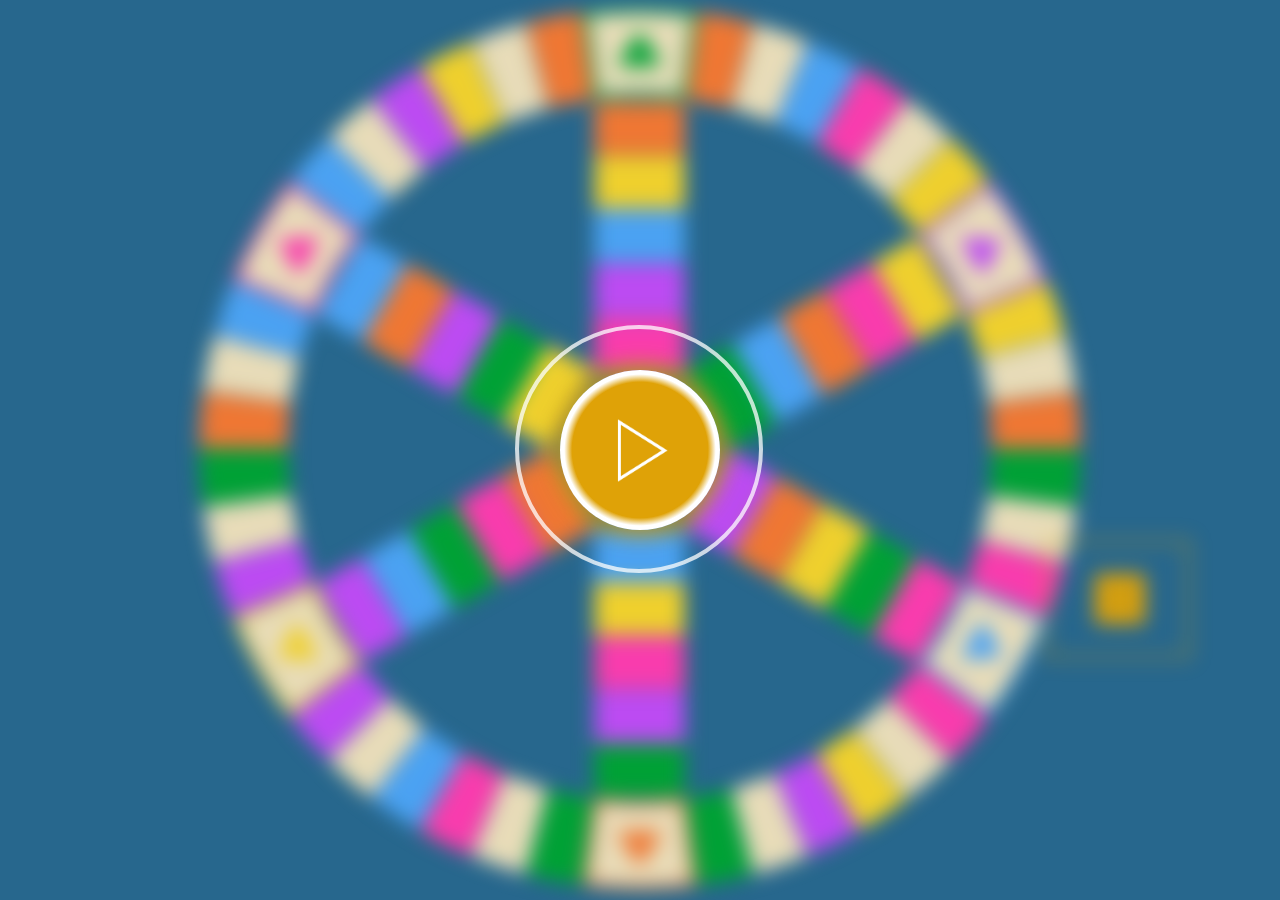
==== index.html @ e607e582 "stroke me" ====
<html>
<head>
    <link rel="stylesheet" href="style.css">
    <link href="https://fonts.googleapis.com/css2?family=Niconne&display=swap" rel="stylesheet">
    <script src="https://ajax.googleapis.com/ajax/libs/jquery/3.6.3/jquery.min.js"></script>
    <script type="text/javascript" src="code.js"></script>
</head>

<body>
    <button id="play" onclick="play();">
        <img src="img/play.png" id="inizia"/>
    </button>
    <div id="gioco">
        <div id="map">
            <svg width="98vh" height="98vh" viewBox="147 147 2003 2003">
                <g id="trivial">
                    <g id="cerchio">
                        <g id="grandi" clip-path="url(#clip0_0_1)">
                            <g id="Segment 2">
                                <path id="Polygon_2" d="M1889.24 1462.78L2064.6 1535.93C2032.54 1611.71 1991.2 1683.21 1941.54 1748.81L1790.63 1633.36C1830.36 1580.76 1863.48 1523.46 1889.24 1462.78Z" fill="#E8DCB8" stroke="#4BA2F2" stroke-width="10"></path>
                            </g>
                            <g id="Segment 6">
                                <path id="Polygon_1" d="M1246.33 1947.24L1270.66 2135.68C1189.01 2145.8 1106.42 2145.76 1024.78 2135.55L1049.3 1947.13C1114.73 1955.24 1180.9 1955.27 1246.33 1947.24Z" fill="#E8DCB8" stroke="#EF7733" stroke-width="10"></path>
                            </g>
                            <g id="Segment 10">
                                <path id="Polygon_6" d="M505.33 1632.69L354.299 1747.98C304.708 1682.33 263.45 1610.78 231.471 1534.97L406.903 1462C432.599 1522.72 465.656 1580.04 505.33 1632.69Z" fill="#E8DCB8" stroke="#EFD02D" stroke-width="10"></path>
                            </g>
                            <g id="Segment 14">
                                <path id="Polygon_5" d="M407.232 833.691L231.876 760.538C263.935 684.765 305.267 613.261 354.928 547.663L505.838 663.107C466.108 715.716 432.992 773.007 407.232 833.691Z" fill="#E8DCB8" stroke="#F93CAD" stroke-width="10"></path>
                            </g>
                            <g id="Segment 18">
                                <path id="Polygon_4" d="M1050.14 349.235L1025.81 160.796C1107.46 150.673 1190.05 150.716 1271.69 160.925L1247.17 349.339C1181.75 341.236 1115.57 341.202 1050.14 349.235Z" fill="#E8DCB8" stroke="#00a135" stroke-width="10"></path>
                            </g>
                            <g id="Segment 22">
                                <path id="Polygon_3" d="M1791.14 663.78L1942.17 548.494C1991.76 614.144 2033.02 685.691 2065 761.497L1889.57 834.467C1863.87 773.756 1830.82 716.431 1791.14 663.78Z" fill="#E8DCB8" stroke="#BC4BF2" stroke-width="10"></path>
                            </g>
                        </g>
                        <g id="piccole" clip-path="url(#clip1_0_1)">
                            <g id="Segment 1">
                                <path id="Ellipse_12" d="M2139.11 1281.03C2133.48 1322.97 2125.2 1364.5 2114.31 1405.39L1921.05 1353.91C1929.76 1321.2 1936.39 1287.97 1940.89 1254.42L2139.11 1281.03Z" fill="#E8DCB8" stroke="white" stroke-width="0px"></path>
                            </g>
                            <g id="Segment 2_2">
                                <path id="Ellipse_13" d="M2113.27 1409.26C2102.21 1450.1 2088.58 1490.2 2072.44 1529.32L1887.55 1453.06C1900.46 1421.76 1911.37 1389.68 1920.22 1357L2113.27 1409.26Z" fill="#F93CAD" stroke="white" stroke-width="0px"></path>
                            </g>
                            <g id="Segment 5">
                                <path id="Ellipse_15" d="M1939.81 1758.76C1913.97 1792.27 1886.03 1824.1 1856.15 1854.06L1714.52 1712.85C1738.42 1688.88 1760.78 1663.41 1781.45 1636.61L1939.81 1758.76Z" fill="#F93CAD" stroke="white" stroke-width="0px"></path>
                            </g>
                            <g id="Segment 6_2">
                                <path id="Ellipse_16" d="M1853.32 1856.89C1823.32 1886.73 1791.46 1914.64 1757.93 1940.45L1635.95 1781.96C1662.77 1761.32 1688.26 1738.99 1712.26 1715.11L1853.32 1856.89Z" fill="#E8DCB8" stroke="white" stroke-width="0px"></path>
                            </g>
                            <g id="Segment 7">
                                <path id="Ellipse_17" d="M1754.76 1942.89C1721.12 1968.56 1685.89 1992.07 1649.28 2013.29L1549.02 1840.23C1578.31 1823.26 1606.5 1804.45 1633.41 1783.91L1754.76 1942.89Z" fill="#EFD02D" stroke="white" stroke-width="0px"></path>
                            </g>
                            <g id="Segment 8">
                                <path id="Ellipse_18" d="M1645.81 2015.28C1609.11 2036.35 1571.12 2055.06 1532.05 2071.31L1455.24 1886.65C1486.49 1873.65 1516.89 1858.68 1546.25 1841.83L1645.81 2015.28Z" fill="#BC4BF2" stroke="white" stroke-width="0px"></path>
                            </g>
                            <g id="Segment 9">
                                <path id="Ellipse_19" d="M1528.35 2072.84C1489.22 2088.94 1449.1 2102.53 1408.24 2113.54L1356.2 1920.43C1388.88 1911.62 1420.97 1900.75 1452.28 1887.87L1528.35 2072.84Z" fill="#E8DCB8" stroke="white" stroke-width="0px"></path>
                            </g>
                            <g id="Segment 10_2">
                                <path id="Ellipse_20" d="M1404.38 2114.58C1363.48 2125.42 1321.93 2133.67 1279.99 2139.25L1253.59 1941C1287.15 1936.53 1320.38 1929.94 1353.1 1921.26L1404.38 2114.58Z" fill="#00a135" stroke="white" stroke-width="0px"></path>
                            </g>
                            <g id="Segment 13">
                                <path id="Ellipse_22" d="M1014.97 2139.11C973.034 2133.48 931.496 2125.2 890.607 2114.31L942.086 1921.05C974.797 1929.76 1008.03 1936.39 1041.58 1940.89L1014.97 2139.11Z" fill="#00a135" stroke="white" stroke-width="0px"></path>
                            </g>
                            <g id="Segment 14_2">
                                <path id="Ellipse_23" d="M886.744 2113.27C845.9 2102.21 805.798 2088.58 766.681 2072.44L842.945 1887.55C874.238 1900.46 906.32 1911.37 938.995 1920.22L886.744 2113.27Z" fill="#E8DCB8" stroke="white" stroke-width="0px"></path>
                            </g>
                            <g id="Segment 15">
                                <path id="Ellipse_24" d="M762.986 2070.91C723.934 2054.62 685.955 2035.87 649.279 2014.76L749.023 1841.41C778.364 1858.29 808.747 1873.3 839.989 1886.33L762.986 2070.91Z" fill="#F93CAD" stroke="white" stroke-width="0px"></path>
                            </g>
                            <g id="Segment 16">
                                <path id="Ellipse_25" d="M645.816 2012.76C609.225 1991.51 574.019 1967.96 540.411 1942.25L661.928 1783.4C688.815 1803.97 716.98 1822.81 746.253 1839.81L645.816 2012.76Z" fill="#4BA2F2" stroke="white" stroke-width="0px"></path>
                            </g>
                            <g id="Segment 17">
                                <path id="Ellipse_26" d="M537.238 1939.81C503.733 1913.97 471.903 1886.03 441.938 1856.15L583.15 1714.52C607.122 1738.42 632.587 1760.78 659.391 1781.45L537.238 1939.81Z" fill="#E8DCB8" stroke="white" stroke-width="0px"></path>
                            </g>
                            <g id="Segment 18_2">
                                <path id="Ellipse_27" d="M439.111 1853.32C409.266 1823.32 381.355 1791.46 355.546 1757.93L514.037 1635.95C534.684 1662.77 557.013 1688.26 580.889 1712.26L439.111 1853.32Z" fill="#BC4BF2" stroke="white" stroke-width="0px"></path>
                            </g>
                            <g id="Segment 21">
                                <path id="Ellipse_29" d="M223.158 1528.35C207.063 1489.22 193.469 1449.1 182.457 1408.24L375.566 1356.2C384.375 1388.88 395.251 1420.97 408.126 1452.28L223.158 1528.35Z" fill="#BC4BF2" stroke="white" stroke-width="0px"></path>
                            </g>
                            <g id="Segment 22_2">
                                <path id="Ellipse_30" d="M181.424 1404.38C170.576 1363.48 162.334 1321.93 156.749 1279.99L354.999 1253.59C359.467 1287.15 366.06 1320.38 374.739 1353.1L181.424 1404.38Z" fill="#E8DCB8" stroke="white" stroke-width="0px"></path>
                            </g>
                            <g id="Segment 23">
                                <path id="Ellipse_31" d="M156.229 1276.02C150.812 1234.06 148.064 1191.79 148.001 1149.48L348.001 1149.18C348.051 1183.03 350.249 1216.85 354.583 1250.42L156.229 1276.02Z" fill="#00a135" stroke="white" stroke-width="0px"></path>
                            </g>
                            <g id="Segment 24">
                                <path id="Ellipse_32" d="M148.003 1145.48C148.11 1103.16 150.902 1060.9 156.363 1018.94L354.691 1044.75C350.322 1078.32 348.088 1112.13 348.002 1145.98L148.003 1145.48Z" fill="#EF7733" stroke="white" stroke-width="0px"></path>
                            </g>
                            <g id="Segment 25">
                                <path id="Ellipse_33" d="M156.888 1014.97C162.517 973.034 170.802 931.496 181.693 890.607L374.954 942.086C366.241 974.797 359.613 1008.03 355.11 1041.58L156.888 1014.97Z" fill="#E8DCB8" stroke="white" stroke-width="0px"></path>
                            </g>
                            <g id="Segment 26">
                                <path id="Ellipse_34" d="M182.73 886.744C193.785 845.9 207.421 805.798 223.556 766.681L408.445 842.945C395.537 874.238 384.628 906.32 375.784 938.995L182.73 886.744Z" fill="#4BA2F2" stroke="white" stroke-width="0px"></path>
                            </g>
                            <g id="Segment 29">
                                <path id="Ellipse_36" d="M356.185 537.238C382.029 503.733 409.974 471.903 439.85 441.938L581.48 583.15C557.579 607.122 535.223 632.587 514.548 659.391L356.185 537.238Z" fill="#4BA2F2" stroke="white" stroke-width="0px"></path>
                            </g>
                            <g id="Segment 30">
                                <path id="Ellipse_37" d="M442.68 439.111C472.676 409.266 504.536 381.355 538.068 355.546L660.054 514.037C633.229 534.684 607.741 557.013 583.744 580.889L442.68 439.111Z" fill="#E8DCB8" stroke="white" stroke-width="0px"></path>
                            </g>
                            <g id="Segment 31">
                                <path id="Ellipse_38" d="M541.243 353.113C574.877 327.439 610.108 303.925 646.722 282.714L746.977 455.771C717.686 472.74 689.502 491.551 662.594 512.09L541.243 353.113Z" fill="#BC4BF2" stroke="white" stroke-width="0px"></path>
                            </g>
                            <g id="Segment 32">
                                <path id="Ellipse_39" d="M650.187 280.716C686.885 259.651 724.884 240.937 763.953 224.686L840.762 409.349C809.507 422.35 779.108 437.321 749.75 454.172L650.187 280.716Z" fill="#EFD02D" stroke="white" stroke-width="0px";></path>
                            </g>
                            <g id="Segment 33">
                                <path id="Ellipse_40" d="M767.649 223.158C806.783 207.063 846.899 193.469 887.755 182.457L939.804 375.566C907.119 384.375 875.026 395.251 843.719 408.126L767.649 223.158Z" fill="#E8DCB8" stroke="white" stroke-width="0px"></path>
                            </g>
                            <g id="Segment 34">
                                <path id="Ellipse_41" d="M891.619 181.424C932.519 170.576 974.066 162.334 1016.01 156.749L1042.41 354.999C1008.85 359.467 975.615 366.06 942.895 374.739L891.619 181.424Z" fill="#EF7733" stroke="white" stroke-width="0px"></path>
                            </g>
                            <g id="Segment 37">
                                <path id="Ellipse_1" d="M1281.03 156.888C1322.97 162.517 1364.5 170.802 1405.39 181.693L1353.91 374.954C1321.2 366.241 1287.97 359.613 1254.42 355.11L1281.03 156.888Z" fill="#EF7733" stroke="white" stroke-width="0px"></path>
                            </g>
                            <g id="Segment 38">
                                <path id="Ellipse_2" d="M1409.26 182.73C1450.1 193.785 1490.2 207.421 1529.32 223.556L1453.06 408.445C1421.76 395.537 1389.68 384.628 1357 375.784L1409.26 182.73Z" fill="#E8DCB8" stroke="white" stroke-width="0px"></path>
                            </g>
                            <g id="Segment 39">
                                <path id="Ellipse_3" d="M1533.01 225.089C1572.07 241.381 1610.04 260.134 1646.72 281.237L1546.98 454.59C1517.64 437.708 1487.25 422.704 1456.01 409.671L1533.01 225.089Z" fill="#4BA2F2" stroke="white" stroke-width="0px"></path>
                            </g>
                            <g id="Segment 40">
                                <path id="Ellipse_4" d="M1650.18 283.239C1686.78 304.489 1721.98 328.039 1755.59 353.749L1634.07 512.599C1607.19 492.031 1579.02 473.191 1549.75 456.191L1650.18 283.239Z" fill="#F93CAD" stroke="white" stroke-width="0px"></path>
                            </g>
                            <g id="Segment 41">
                                <path id="Ellipse_5" d="M1758.76 356.185C1792.27 382.029 1824.1 409.974 1854.06 439.85L1712.85 581.48C1688.88 557.579 1663.41 535.223 1636.61 514.548L1758.76 356.185Z" fill="#E8DCB8" stroke="white" stroke-width="0px"></path>
                            </g>
                            <g id="Segment 42">
                                <path id="Ellipse_6" d="M1856.89 442.68C1886.73 472.676 1914.64 504.536 1940.45 538.068L1781.96 660.054C1761.32 633.229 1738.99 607.741 1715.11 583.744L1856.89 442.68Z" fill="#EFD02D" stroke="white" stroke-width="0px"></path>
                            </g>
                            <g id="Segment 45">
                                <path id="Ellipse_8" d="M2072.84 767.649C2088.94 806.783 2102.53 846.899 2113.54 887.755L1920.43 939.804C1911.62 907.119 1900.75 875.026 1887.87 843.719L2072.84 767.649Z" fill="#EFD02D" stroke="white" stroke-width="0px"></path>
                            </g>
                            <g id="Segment 46">
                                <path id="Ellipse_9" d="M2114.58 891.619C2125.42 932.519 2133.67 974.066 2139.25 1016.01L1941 1042.41C1936.53 1008.85 1929.94 975.615 1921.26 942.895L2114.58 891.619Z" fill="#E8DCB8" stroke="white" stroke-width="0px"></path>
                            </g>
                            <g id="Segment 47">
                                <path id="Ellipse_10" d="M2139.77 1019.98C2145.19 1061.94 2147.94 1104.21 2148 1146.52L1948 1146.82C1947.95 1112.97 1945.75 1079.15 1941.42 1045.58L2139.77 1019.98Z" fill="#EF7733" stroke="white" stroke-width="0px"></path>
                            </g>
                            <g id="Segment 48">
                                <path id="Ellipse_11" d="M2148 1150.52C2147.89 1192.84 2145.1 1235.1 2139.64 1277.06L1941.31 1251.25C1945.68 1217.68 1947.91 1183.87 1948 1150.02L2148 1150.52Z" fill="#00a135" stroke="white" stroke-width="0px"></path>
                            </g>
                        </g>
                        <g id="triangolini">
                            <g id="Group 1">
                                <path id="Ellipse_42" d="M1139.97 207.973C1143.5 202.461 1151.54 202.435 1155.1 207.923L1192.92 266.182C1196.8 272.158 1192.52 280.058 1185.4 280.082L1110.16 280.331C1103.03 280.355 1098.71 272.484 1102.55 266.482L1139.97 207.973Z" fill="#00a135" stroke="white" stroke-width="0px"></path>
                                <path id="Ellipse_21" d="M1155.39 2088.44C1151.87 2093.95 1143.83 2093.98 1140.26 2088.49L1102.45 2030.23C1098.57 2024.25 1102.85 2016.35 1109.97 2016.33L1185.21 2016.08C1192.34 2016.06 1196.66 2023.93 1192.82 2029.93L1155.39 2088.44Z" fill="#EF7733" stroke="white" stroke-width="0px"></path>
                            </g>
                            <g id="Group 2">
                                <path id="Ellipse_7" d="M1958.09 671.412C1964.63 671.709 1968.67 678.661 1965.7 684.49L1934.16 746.368C1930.92 752.715 1921.94 752.964 1918.36 746.806L1880.52 681.77C1876.94 675.611 1881.59 667.929 1888.71 668.253L1958.09 671.412Z" fill="#BC4BF2" stroke="white" stroke-width="0px"></path>
                                <path id="Ellipse_28" d="M337.272 1625C330.736 1624.7 326.692 1617.75 329.664 1611.92L361.213 1550.04C364.449 1543.7 373.428 1543.45 377.01 1549.61L414.845 1614.64C418.427 1620.8 413.773 1628.48 406.656 1628.16L337.272 1625Z" fill="#EFD02D" stroke="white" stroke-width="0px"></path>
                            </g>
                            <g id="Group 3">
                                <path id="Ellipse_14" d="M1966.61 1608.45C1969.73 1614.21 1965.85 1621.25 1959.32 1621.71L1890.04 1626.54C1882.93 1627.03 1878.09 1619.46 1881.52 1613.22L1917.78 1547.29C1921.22 1541.05 1930.2 1541.08 1933.59 1547.35L1966.61 1608.45Z" fill="#4BA2F2" stroke="white" stroke-width="0px"></path>
                                <path id="Ellipse_35" d="M331.762 685.05C328.651 679.294 332.527 672.247 339.055 671.792L408.342 666.966C415.45 666.471 420.287 674.039 416.853 680.282L380.592 746.209C377.158 752.452 368.176 752.419 364.788 746.151L331.762 685.05Z" fill="#F93CAD" stroke="white" stroke-width="0px"></path>
                            </g>
                        </g>
                    </g>
                    <path id="esagono" fill-rule="evenodd" clip-rule="evenodd" d="M1352.5 1149.54L1250 1327.07H1045L942.5 1149.54L1045 972L1250 972L1352.5 1149.54Z" fill="#27678D" stroke="white" stroke-width="0px"></path>
                    <path id="esagono (Stroke)" fill-rule="evenodd" clip-rule="evenodd" d="M1352.5 1149.54L1250 1327.07H1045L942.5 1149.54L1045 972H1250L1352.5 1149.54ZM1340.95 1149.54L1244.23 1317.07H1050.77L954.047 1149.54L1050.77 982H1244.23L1340.95 1149.54Z" fill="#DFA207" fill-opacity="0.91"></path>
                    <path id="centro" fill="url(#pattern0)" d="M959 978H1337.67V1433.5H959V978Z"></path>
                    <g id="braccio">
                        <g id="Group 1_2">
                            <g id="braccio_1">
                                <path id="Ellipse_21_1" d="M1045 1330H1250V1449.2H1045V1330Z" fill="#4BA2F2" stroke="white" stroke-width="0px"></path>
                                <path id="Ellipse_21_2" d="M1045 1452.2H1250V1571.4H1045V1452.2Z" fill="#EFD02D" stroke="white" stroke-width="0px"></path>
                                <path id="Ellipse_21_3" d="M1045 1574.4H1250V1693.6H1045V1574.4Z" fill="#F93CAD" stroke="white" stroke-width="0px"></path>
                                <path id="Ellipse_21_4" d="M1045 1696.6H1250V1815.8H1045V1696.6Z" fill="#BC4BF2" stroke="white" stroke-width="0px"></path>
                                <path id="Ellipse_21_5" d="M1045 1818.8H1250V1938H1045V1818.8Z" fill="#00a135" stroke="white" stroke-width="0px"></path>
                            </g>
                            <g id="braccio_4">
                                <path id="Ellipse_42_5" d="M1045 361H1250V480.2H1045V361Z" fill="#EF7733" stroke="white" stroke-width="0px"></path>
                                <path id="Ellipse_42_4" d="M1045 483.2H1250V602.4H1045V483.2Z" fill="#EFD02D" stroke="white" stroke-width="0px"></path>
                                <path id="Ellipse_42_3" d="M1045 605.4H1250V724.6H1045V605.4Z" fill="#4BA2F2" stroke="white" stroke-width="0px"></path>
                                <path id="Ellipse_42_2" d="M1045 727.6H1250V846.8H1045V727.6Z" fill="#BC4BF2" stroke="white" stroke-width="0px"></path>
                                <path id="Ellipse_42_1" d="M1045 849.8H1250V969H1045V849.8Z" fill="#F93CAD" stroke="white" stroke-width="0px"></path>
                            </g>
                        </g>
                        <g id="Group 2_2">
                            <g id="braccio_2">
                                <path id="Ellipse_14_1" d="M1252.57 1328.52L1355.07 1150.98L1458.3 1210.58L1355.8 1388.12L1252.57 1328.52Z" fill="#BC4BF2" stroke="white" stroke-width="0px"></path>
                                <path id="Ellipse_14_2" d="M1358.4 1389.62L1460.9 1212.08L1564.13 1271.68L1461.63 1449.22L1358.4 1389.62Z" fill="#EF7733" stroke="white" stroke-width="0px"></path>
                                <path id="Ellipse_14_3" d="M1464.22 1450.72L1566.72 1273.18L1669.95 1332.78L1567.45 1510.32L1464.22 1450.72Z" fill="#EFD02D" stroke="white" stroke-width="0px"></path>
                                <path id="Ellipse_14_4" d="M1570.05 1511.82L1672.55 1334.28L1775.78 1393.88L1673.28 1571.42L1570.05 1511.82Z" fill="#00a135" stroke="white" stroke-width="0px"></path>
                                <path id="Ellipse_14_5" d="M1675.88 1572.92L1778.38 1395.38L1881.61 1454.98L1779.11 1632.52L1675.88 1572.92Z" fill="#F93CAD" stroke="white" stroke-width="0px"></path>
                            </g>
                            <g id="braccio_5">
                                <path id="Ellipse_35_5" d="M413.389 844.018L515.889 666.483L619.119 726.083L516.619 903.618L413.389 844.018Z" fill="#4BA2F2" stroke="white" stroke-width="0px"></path>
                                <path id="Ellipse_35_4" d="M519.217 905.118L621.717 727.582L724.948 787.182L622.448 964.718L519.217 905.118Z" fill="#EF7733" stroke="white" stroke-width="0px"></path>
                                <path id="Ellipse_35_3" d="M625.046 966.218L727.546 788.683L830.776 848.283L728.276 1025.82L625.046 966.218Z" fill="#BC4BF2" stroke="white" stroke-width="0px"></path>
                                <path id="Ellipse_35_2" d="M730.874 1027.32L833.374 849.782L936.604 909.382L834.104 1086.92L730.874 1027.32Z" fill="#00a135" stroke="white" stroke-width="0px"></path>
                                <path id="Ellipse_35_1" d="M836.702 1088.42L939.202 910.882L1042.43 970.482L939.932 1148.02L836.702 1088.42Z" fill="#EFD02D" stroke="white" stroke-width="0px"></path>
                            </g>
                        </g>
                        <g id="Group 3_2">
                            <g id="braccio_6">
                                <path id="Ellipse_28_1" d="M939.932 1150.98L1042.43 1328.52L939.202 1388.12L836.702 1210.58L939.932 1150.98Z" fill="#EF7733" stroke="white" stroke-width="0px"></path>
                                <path id="Ellipse_28_2" d="M834.104 1212.08L936.604 1389.62L833.374 1449.22L730.874 1271.68L834.104 1212.08Z" fill="#F93CAD" stroke="white" stroke-width="0px"></path>
                                <path id="Ellipse_28_3" d="M728.276 1273.18L830.776 1450.72L727.546 1510.32L625.046 1332.78L728.276 1273.18Z" fill="#00a135" stroke="white" stroke-width="0px"></path>
                                <path id="Ellipse_28_4" d="M622.448 1334.28L724.948 1511.82L621.717 1571.42L519.217 1393.88L622.448 1334.28Z" fill="#4BA2F2" stroke="white" stroke-width="0px"></path>
                                <path id="Ellipse_28_5" d="M516.619 1395.38L619.119 1572.92L515.889 1632.52L413.389 1454.98L516.619 1395.38Z" fill="#BC4BF2" stroke="white" stroke-width="0px"></path>
                            </g>
                            <g id="braccio_3">
                                <path id="Ellipse_7_5" d="M1779.11 666.482L1881.61 844.018L1778.38 903.618L1675.88 726.082L1779.11 666.482Z" fill="#EFD02D" stroke="white" stroke-width="0px"></path>
                                <path id="Ellipse_7_4" d="M1673.28 727.582L1775.78 905.118L1672.55 964.718L1570.05 787.182L1673.28 727.582Z" fill="#F93CAD" stroke="white" stroke-width="0px"></path>
                                <path id="Ellipse_7_3" d="M1567.45 788.682L1669.95 966.218L1566.72 1025.82L1464.22 848.282L1567.45 788.682Z" fill="#EF7733" stroke="white" stroke-width="0px"></path>
                                <path id="Ellipse_7_2" d="M1461.63 849.782L1564.13 1027.32L1460.9 1086.92L1358.4 909.382L1461.63 849.782Z" fill="#4BA2F2" stroke="white" stroke-width="0px"></path>
                                <path id="Ellipse_7_1" d="M1355.8 910.882L1458.3 1088.42L1355.07 1148.02L1252.57 970.482L1355.8 910.882Z" fill="#00a135" stroke="white" stroke-width="0px"></path>
                            </g>
                        </g>
                    </g>
                </g>
                <defs>
                    <pattern height="1" patternContentUnits="objectBoundingBox" id="pattern0" width="1">
                        <use xlink:href="#img" transform="matrix(0.00240581 0 0 0.002 -0.101453 0)"></use>
                    </pattern>

                    <image id="img" width="500" height="500" href="img/pedina.png"></image>
                </defs>
            </svg>
            <div id="pedina_esempio" class="pedina" style="visibility: hidden">
                <svg width="4vh" height="4vh" viewBox="52 40 390 435" fill="none">
                    <circle id="contornoPedina" cx="246" cy="257" r="215" fill="#B31818" />
                </svg>
            </div>
        </div>
        <div class="container">
            <div id="cube">
                <div class="front">
                    <span class="dot dot1"></span>
                </div>
                <div class="back">
                    <span class="dot dot1"></span>
                    <span class="dot dot2"></span>
                    <span class="dot dot3"></span>
                    <span class="dot dot4"></span>
                    <span class="dot dot5"></span>
                    <span class="dot dot6"></span>
                </div>
                <div class="right">
                    <span class="dot dot1"></span>
                    <span class="dot dot2"></span>
                    <span class="dot dot3"></span>
                </div>
                <div class="left">
                    <span class="dot dot1"></span>
                    <span class="dot dot2"></span>
                    <span class="dot dot3"></span>
                    <span class="dot dot4"></span>
                    <span class="dot dot5"></span>
                </div>
                <div class="top">
                    <span class="dot dot1"></span>
                    <span class="dot dot2"></span>
                    <span class="dot dot3"></span>
                    <span class="dot dot4"></span>
                </div>
                <div class="bottom">
                    <span class="dot dot1"></span>
                    <span class="dot dot2"></span>
                </div>
            </div>
        </div>
    </div>
</body>

</html>
---- style.css ----
body {
    background-color: #27678D;
}

#gioco {
    filter: blur(10px);
    margin: 0;
    height: 99%;
}

#inizia {
    width: 50%;
    height: 50%;
}

#nrGiocatori {
    width: max-content;
    height:max-content;
    padding: 1%;
    box-shadow: 1px 2px 40px -5px rgba(0, 0, 0, 1);
    text-align: center;
    position: absolute;
    background: #27678D;
    top: 0;
    bottom: 0;
    left: 0;
    right: 0;
    margin: auto;
    border-radius: 30px;
}

#play {
    z-index: 1;
    position: absolute;
    top: 0;
    bottom: 0;
    left: 0;
    right: 0;
    width: 10rem;
    height: 10rem;
    background: radial-gradient(#DFA207 60%, rgba(255, 255, 255, 1) 67%);
    border-radius: 50%;
    position: fixed;
    margin: auto;
    border: none;
    box-shadow: 0px 0px 25px 3px rgb(223, 162, 7, 0.8);
}

#play:before {
    content:"";
    position: absolute;
    width: 150%;
    height: 150%;
    animation: pulsate 2s;
    animation-iteration-count: infinite;
    opacity: 1;
    border-radius: 50%;
    border: 0.3rem solid rgba(255, 255, 255, .75);
    top: -28%;
    left: -28%;
}

@keyframes pulsate {
    0% {
        transform: scale(0.7);
        opacity: 1;
        box-shadow: inset 0px 0px 25px 3px rgba(255, 255, 255, 0.75), 0px 0px 25px 10px rgba(255, 255, 255, 0.75);
    }

    100% {
        transform: scale(1.2);
        opacity: 0;
        box-shadow: none;
    }
}

#nicknames {
    width: max-content;
    height:max-content;
    box-shadow: 1px 2px 40px -5px rgba(0, 0, 0, 1);
    text-align: center;
    position: absolute;
    background: #27678D;
    top: 0;
    bottom: 0;
    left: 0;
    right: 0;
    margin: auto;
    border-radius: 30px;
}

h2{
    color: white;
    letter-spacing: 2px;
    font-family: 'Niconne', cursive;
    font-size: 2rem;
    margin: 1rem;
}

p{
    color: white;
    letter-spacing: 1px;
    font-family: 'Niconne', cursive;
    font-size: 1.5rem;
    margin: 0.5rem;
}

#players {
    border: 0.1rem solid #DFA207;
    margin-left: 2%;
    top: 17%;
    position:absolute;
}

li{
    color: lightgray;
    letter-spacing: 1px;
    font-family: 'Niconne', cursive;
    font-size: 1.5rem;
    margin: 0.5rem;
    margin-left:2rem;
}

#map {
    margin-top: 5px;
    display: flex;
    justify-content: center;
}

.pedina {
    position: absolute;
}

#cube .front {
    transform: translateZ(100px);
}

#cube .back {
    transform: rotate(90deg) rotateY(180deg) translateZ(100px);
}

#cube .right {
    transform: rotateX(-90deg) translateZ(100px);
}

#cube .left {
    transform: rotateY(90deg) translateZ(100px);
}

#cube .top {
    transform: rotateX(90deg) translateZ(100px)
}

#cube .bottom {
    transform: rotateY(-90deg) translateZ(100px);
}

.container {
    transform: scale(0.25);
    border: 8px solid #DFA207;
    width: 180px;
    height: 200px;
    position: relative;
    top: -60%;
    left: 65%;
    padding: 10% 15%;
}

#cube {
    width: 100%;
    height: 100%;
    transform-style: preserve-3d;
    transition: transform 5s;
}

#cube:hover {
    cursor: pointer;
}

#cube div {
    background: #DFA207;
    display: block;
    position: absolute;
    width: 200px;
    height: 100px;
    padding: 50px 0px;
}

.dot {
    display: block;
    position: absolute;
    width: 30px;
    height: 30px;
    background: #27678D;
    border-radius: 15px;

}

.front .dot1 {
    top: 85px;
    left: 85px;
}

.bottom .dot1 {
    top: 45px;
    left: 45px;
}

.bottom .dot2 {
    top: 125px;
    left: 125px;
}

.right .dot1 {
    top: 45px;
    left: 45px;
}

.right .dot2 {
    top: 85px;
    left: 85px;

}

.right .dot3 {
    top: 125px;
    left: 125px;
}

.top .dot1 {
    top: 45px;
    left: 45px;
}

.top .dot2 {
    top: 45px;
    left: 125px;
}

.top .dot3 {
    top: 125px;
    left: 45px;
}

.top .dot4 {
    top: 125px;
    left: 125px;
}

.left .dot1 {
    top: 45px;
    left: 45px;
    ;
}

.left .dot2 {
    top: 45px;
    left: 125px;
}

.left .dot3 {
    top: 85px;
    left: 85px;
}

.left .dot4 {
    top: 125px;
    left: 45px;
}

.left .dot5 {
    top: 125px;
    left: 125px;
}

.back .dot1 {
    top: 45px;
    left: 45px;
}

.back .dot2 {
    top: 45px;
    left: 85px;
}

.back .dot3 {
    top: 45px;
    left: 125px;
}

.back .dot4 {
    top: 125px;
    left: 45px;
}

.back .dot5 {
    top: 125px;
    left: 85px;
}

.back .dot6 {
    top: 125px;
    left: 125px;
}

#pic {
    margin-top: 0.8rem;
    width: 90%;
    height: 70%;
}

#bottone {
    background: #774f33;
    border-bottom: 3px inset rgba(0, 0, 0, 0.5);
    border-left: 3px inset rgba(0, 0, 0, 0.5);
    border-right: 3px inset rgba(255, 255, 255, 0.5);
    border-top: 3px inset rgba(255, 255, 255, 0.5);
    box-sizing: border-box;
    color: #fff;
    font-family: 'Niconne', cursive;
    cursor: pointer;
    font-size: 20px;
    margin: 30px;
    padding-bottom: 2px;
    padding-left: 18px;
    padding-right: 18px;
    padding-top: 3px;
    border-radius: 10px;
    transform: scale(1.2);
}

#card {
    position: absolute;
    top: 0;
    bottom: 0;
    left: 0;
    right: 0;
    transform-style: preserve-3d;
    padding: 10px;
    margin: auto;
    text-align: center;
    width: 18%;
    height: 60%;
    background: #DFA207;
    border-radius: 20px;
    z-index: 100000;
}

#davanti {
    backface-visibility: hidden;
}

#dietro {
    text-align: center;
    backface-visibility: hidden;
    transform: rotateY(180deg);
}

#tempo{
    border: 0.1rem solid rgba(255, 255, 255);
}

#dom {
    margin-top: 0.3rem;
    margin-bottom: 1.3vw;
    font-family: 'Niconne', cursive;
    padding: 0.1rem;
    background: #27678D;
    color: #fff;
    font-size: 2.4vw;
    border-radius: 10px;
}

#ris {
    display: grid;
    grid-gap: 1.1vw;
}


#ris label {
    font-size: 1.7vw;
    font-family: 'Niconne', cursive;
    background: #27678D;
    border-radius: 10px;
    cursor: pointer;
    color: #fff;
    padding: 0.1rem;
}

#ris label.correct {
    box-shadow: inset 0px 0px 0px 0.2rem #008000;
}

#ris label.wrong {
    box-shadow: inset 0px 0px 0px 0.2rem #ff0000;
}

#vincita {
    position: absolute;
    top: 0;
    bottom: 0;
    left: 0;
    right: 0;
    margin: auto;
    background: #27678d;
    text-align: center;
    border-radius: 3rem;
    width: 50%;
    height: 40%;
    box-shadow: -1px -2px 42px -19px rgba(0, 0, 0, 0.74);
    z-index: 100000;
}

#congra {
    margin-top: 1%;
    width: 50%;
    height: 40%;
}

h3 {
    color: white;
    letter-spacing: 1px;
    font-family: 'Niconne', cursive;
    font-size: 2em;
    margin-bottom: 3%;
}

#btn {
    font-family: 'Niconne', cursive;
    background: #DFA207;
    border-radius: 1rem;
    border: 0px;
    width: 12rem;
    height: 2rem;
    font-size: 1.2em;
    color: white;
    cursor: pointer;
}
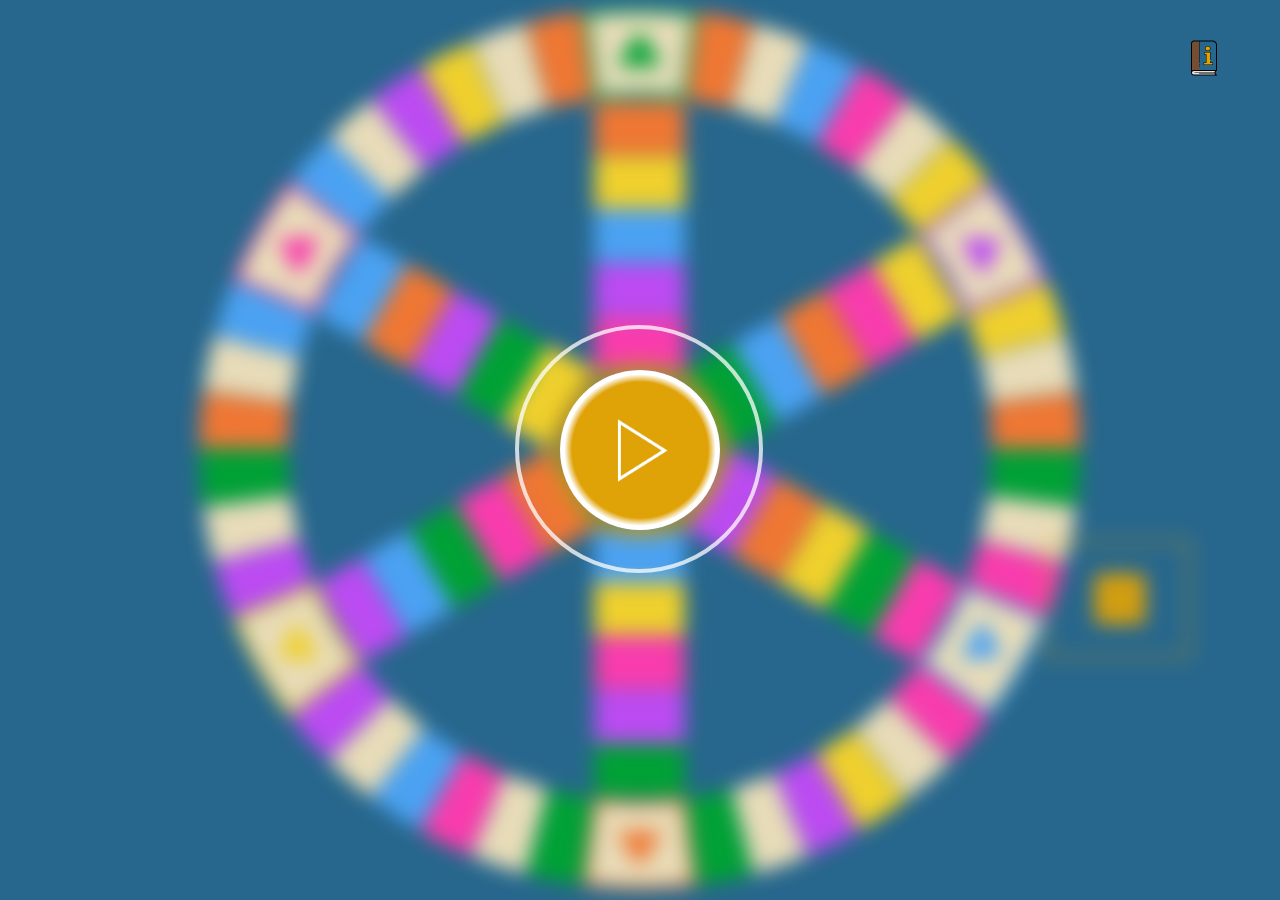
==== commit 65eb104a: "istruzione.html" ====
--- a/index.html
+++ b/index.html
@@ -7,6 +7,9 @@
 </head>
 
 <body>
+    <a href=istruzione.html>
+        <img id="libro" src="istruzioni/icona.png"/>
+    </a>
     <button id="play" onclick="play();">
         <img src="img/play.png" id="inizia"/>
     </button>
@@ -223,8 +226,8 @@
                 </defs>
             </svg>
             <div id="pedina_esempio" class="pedina" style="visibility: hidden">
-                <svg width="4vh" height="4vh" viewBox="52 40 390 435" fill="none">
-                    <circle id="contornoPedina" cx="246" cy="257" r="215" fill="#B31818" />
+                <svg width="4.5vh" height="4.5vh" viewBox="50 33 390 450" fill="none">
+                    <circle id="contornoPedina" cx="245" cy="260" r="220" fill="#B31818" />
                 </svg>
             </div>
         </div>
--- a/style.css
+++ b/style.css
@@ -74,6 +74,12 @@
     }
 }
 
+#libro{
+    position: absolute;
+    right:2%;
+    transform: scale(0.5);
+}
+
 #nicknames {
     width: max-content;
     height:max-content;
@@ -103,10 +109,11 @@
     font-family: 'Niconne', cursive;
     font-size: 1.5rem;
     margin: 0.5rem;
+    margin-top: 0.3rem;
 }
 
 #players {
-    border: 0.1rem solid #DFA207;
+    border: 2px solid #DFA207;
     margin-left: 2%;
     top: 17%;
     position:absolute;
@@ -119,6 +126,17 @@
     font-size: 1.5rem;
     margin: 0.5rem;
     margin-left:2rem;
+}
+
+#colore{
+    border-radius: 50%;
+	width: 0;
+	height: 0;
+	border-left: 0.6rem solid transparent;
+	border-right: 0.6rem solid transparent;
+	border-top: 1rem solid;
+    display: inline-block;
+    margin-left: 0.5rem;
 }
 
 #map {
@@ -331,7 +349,7 @@
 
 #card {
     position: absolute;
-    top: 0;
+    top: 0; /*da sistemare*/
     bottom: 0;
     left: 0;
     right: 0;
@@ -356,12 +374,34 @@
     transform: rotateY(180deg);
 }
 
+#count{
+    text-align: center;
+    border-radius: 10px;
+    border: 0.1rem solid rgb(255, 255, 255);
+}
+
+#down{
+    border-radius: 10px;
+	background:green;
+	width:100%;
+    height: 10%;
+    animation: timer 9s linear;    
+}
+
+@keyframes timer{
+    100% {
+        width: 0%;
+        background:red;
+    }
+}
+
 #tempo{
-    border: 0.1rem solid rgba(255, 255, 255);
+    position: absolute;
+    margin-left: 25%;
 }
 
 #dom {
-    margin-top: 0.3rem;
+    margin-top: 0.6rem;
     margin-bottom: 1.3vw;
     font-family: 'Niconne', cursive;
     padding: 0.1rem;
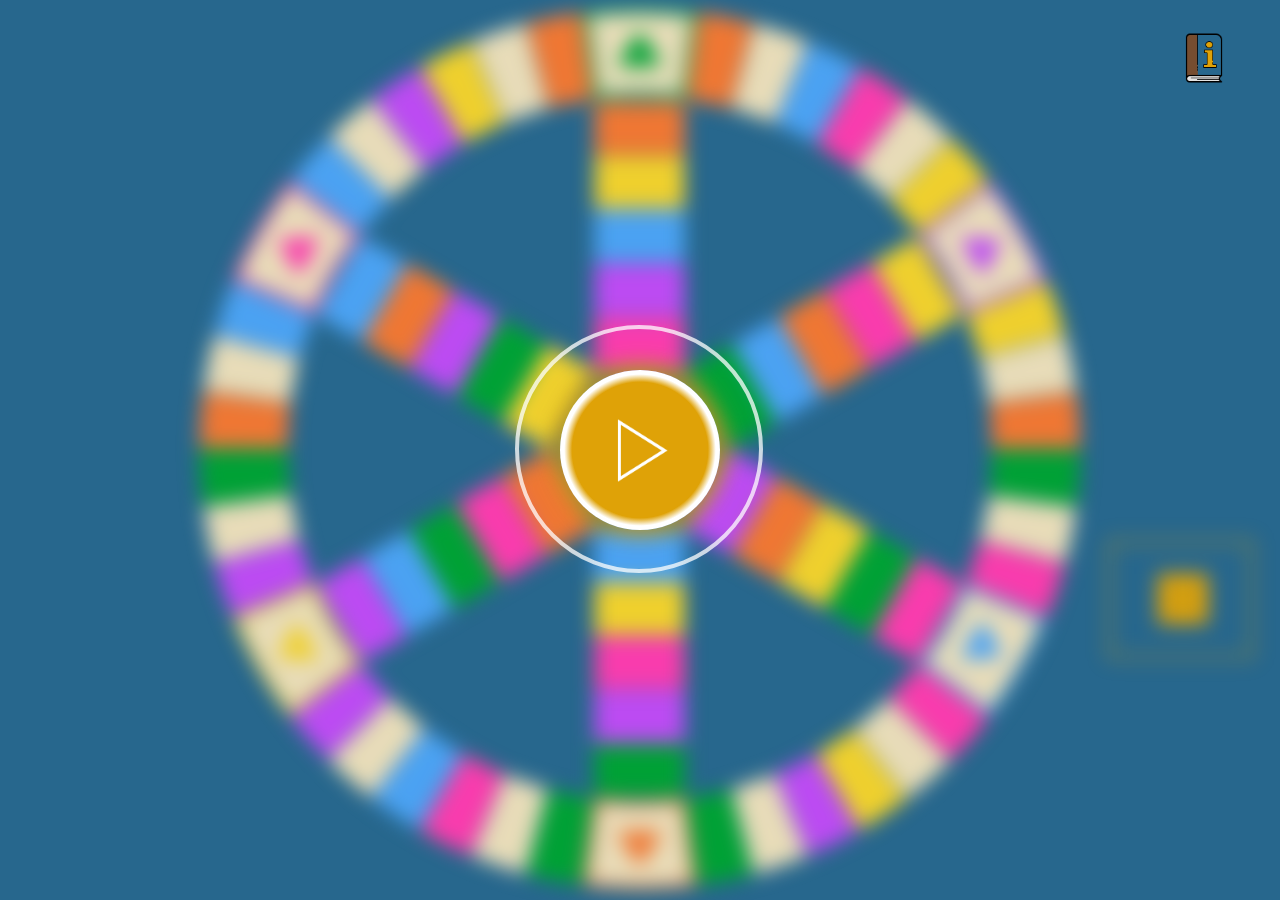
==== commit 5037ada2: "aggiustamenti grafica" ====
--- a/index.html
+++ b/index.html
@@ -1,4 +1,5 @@
 <html>
+
 <head>
     <link rel="stylesheet" href="style.css">
     <link href="https://fonts.googleapis.com/css2?family=Niconne&display=swap" rel="stylesheet">
@@ -7,11 +8,11 @@
 </head>
 
 <body>
-    <a href=istruzione.html>
-        <img id="libro" src="istruzioni/icona.png"/>
+    <a href=istruzioni/istruzione.html target="_blank" rel="noopener noreferrer">
+        <img id="libro" src="istruzioni/icona.png" />
     </a>
     <button id="play" onclick="play();">
-        <img src="img/play.png" id="inizia"/>
+        <img src="img/play.png" id="inizia" />
     </button>
     <div id="gioco">
         <div id="map">
@@ -19,6 +20,13 @@
                 <g id="trivial">
                     <g id="cerchio">
                         <g id="grandi" clip-path="url(#clip0_0_1)">
+                            <filter id="glow">
+                                <feGaussianBlur stdDeviation="3" result="coloredBlur" />
+                                <feMerge>
+                                    <feMergeNode in="coloredBlur" />
+                                    <feMergeNode in="SourceGraphic" />
+                                </feMerge>
+                            </filter>
                             <g id="Segment 2">
                                 <path id="Polygon_2" d="M1889.24 1462.78L2064.6 1535.93C2032.54 1611.71 1991.2 1683.21 1941.54 1748.81L1790.63 1633.36C1830.36 1580.76 1863.48 1523.46 1889.24 1462.78Z" fill="#E8DCB8" stroke="#4BA2F2" stroke-width="10"></path>
                             </g>
@@ -109,7 +117,7 @@
                                 <path id="Ellipse_38" d="M541.243 353.113C574.877 327.439 610.108 303.925 646.722 282.714L746.977 455.771C717.686 472.74 689.502 491.551 662.594 512.09L541.243 353.113Z" fill="#BC4BF2" stroke="white" stroke-width="0px"></path>
                             </g>
                             <g id="Segment 32">
-                                <path id="Ellipse_39" d="M650.187 280.716C686.885 259.651 724.884 240.937 763.953 224.686L840.762 409.349C809.507 422.35 779.108 437.321 749.75 454.172L650.187 280.716Z" fill="#EFD02D" stroke="white" stroke-width="0px";></path>
+                                <path id="Ellipse_39" d="M650.187 280.716C686.885 259.651 724.884 240.937 763.953 224.686L840.762 409.349C809.507 422.35 779.108 437.321 749.75 454.172L650.187 280.716Z" fill="#EFD02D" stroke="white" stroke-width="0px" ;></path>
                             </g>
                             <g id="Segment 33">
                                 <path id="Ellipse_40" d="M767.649 223.158C806.783 207.063 846.899 193.469 887.755 182.457L939.804 375.566C907.119 384.375 875.026 395.251 843.719 408.126L767.649 223.158Z" fill="#E8DCB8" stroke="white" stroke-width="0px"></path>
--- a/style.css
+++ b/style.css
@@ -77,7 +77,7 @@
 #libro{
     position: absolute;
     right:2%;
-    transform: scale(0.5);
+    transform: scale(0.7);
 }
 
 #nicknames {
@@ -180,7 +180,7 @@
     height: 200px;
     position: relative;
     top: -60%;
-    left: 65%;
+    left: 70%;
     padding: 10% 15%;
 }
 
@@ -322,7 +322,7 @@
 }
 
 #pic {
-    margin-top: 0.8rem;
+    margin-top: 1rem;
     width: 90%;
     height: 70%;
 }
@@ -339,6 +339,7 @@
     cursor: pointer;
     font-size: 20px;
     margin: 30px;
+    margin-top: 35px
     padding-bottom: 2px;
     padding-left: 18px;
     padding-right: 18px;
@@ -378,13 +379,15 @@
     text-align: center;
     border-radius: 10px;
     border: 0.1rem solid rgb(255, 255, 255);
+    border-left:0.2rem solid rgb(255, 255, 255);
+    border-right: 0.2rem solid rgb(255, 255, 255);
 }
 
 #down{
     border-radius: 10px;
 	background:green;
 	width:100%;
-    height: 10%;
+    height: 8%;
     animation: timer 9s linear;    
 }
 
@@ -397,28 +400,32 @@
 
 #tempo{
     position: absolute;
-    margin-left: 25%;
+    margin: auto;
+    top:0;
+    bottom:0;
+    right:0;
+    left:0;
 }
 
 #dom {
-    margin-top: 0.6rem;
+    margin-top: 0.8rem;
     margin-bottom: 1.3vw;
     font-family: 'Niconne', cursive;
     padding: 0.1rem;
     background: #27678D;
     color: #fff;
-    font-size: 2.4vw;
+    font-size: 2.2vw;
     border-radius: 10px;
 }
 
 #ris {
     display: grid;
-    grid-gap: 1.1vw;
+    grid-gap: 1.2vw;
 }
 
 
 #ris label {
-    font-size: 1.7vw;
+    font-size: 1.6vw;
     font-family: 'Niconne', cursive;
     background: #27678D;
     border-radius: 10px;
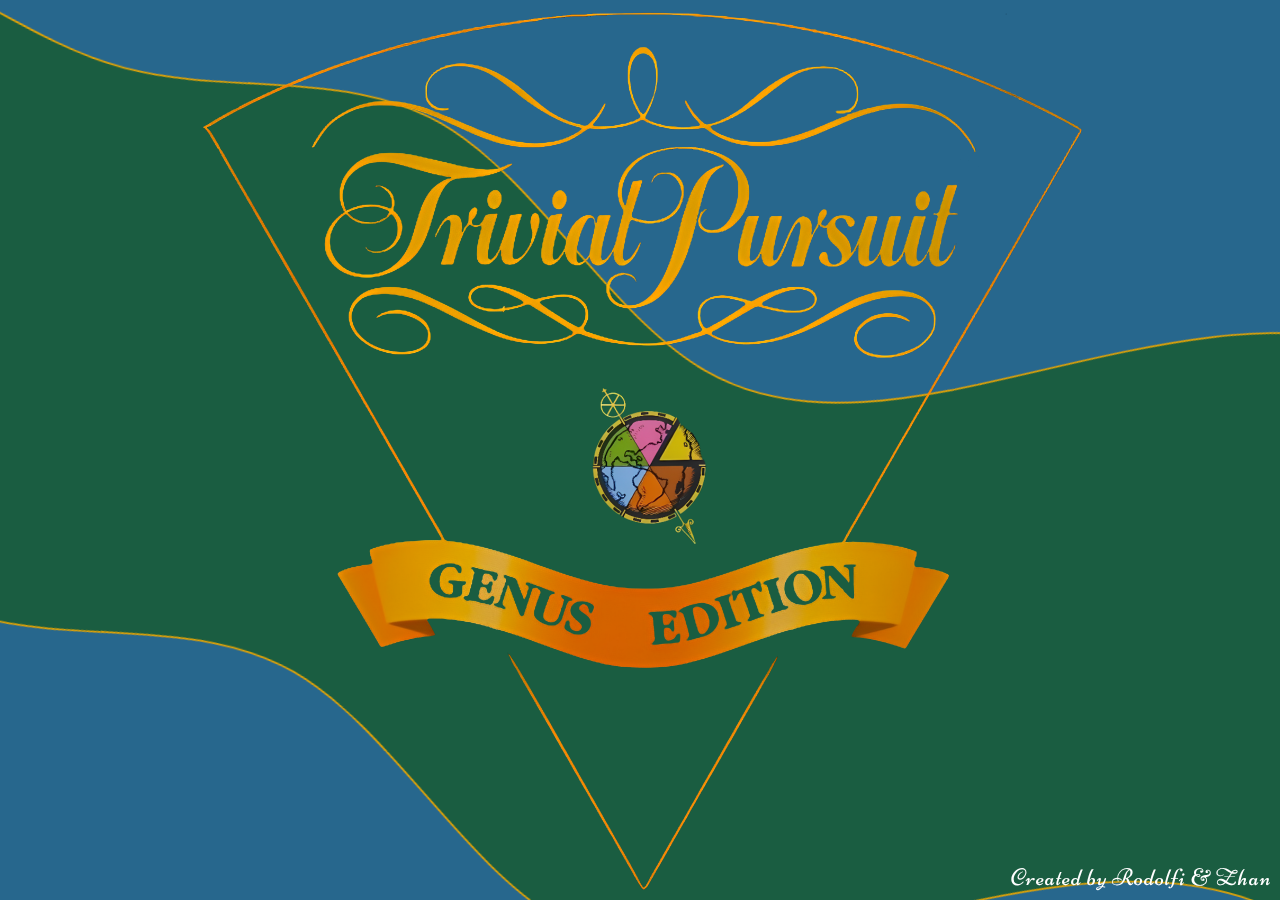
==== commit e8ab43c2: "intro" ====
--- a/index.html
+++ b/index.html
@@ -7,7 +7,24 @@
     <script type="text/javascript" src="code.js"></script>
 </head>
 
-<body>
+<body onload="elimina_logo()">
+    <div id="starting" >
+        <div id="onde">
+            <svg viewBox="0 0 1440 319">
+                <path fill="#1A5D41" fill-opacity="1" d="M0,160L30,138.7C60,117,120,75,180,69.3C240,64,300,96,360,96C420,96,480,64,540,80C600,96,660,160,720,176C780,192,840,160,900,128C960,96,1020,64,1080,64C1140,64,1200,96,1260,128C1320,160,1380,192,1410,208L1440,224L1440,320L1410,320C1380,320,1320,320,1260,320C1200,320,1140,320,1080,320C1020,320,960,320,900,320C840,320,780,320,720,320C660,320,600,320,540,320C480,320,420,320,360,320C300,320,240,320,180,320C120,320,60,320,30,320L0,320Z"stroke="#DFA207" stroke-dasharray="1555, 1850" stroke-width="1"></path>
+            </svg>
+            <svg viewBox="0 0 1440 319">
+                <path fill="#1A5D41" fill-opacity="1" d="M0,160L30,138.7C60,117,120,75,180,69.3C240,64,300,96,360,96C420,96,480,64,540,80C600,96,660,160,720,176C780,192,840,160,900,128C960,96,1020,64,1080,64C1140,64,1200,96,1260,128C1320,160,1380,192,1410,208L1440,224L1440,0L1410,0C1380,0,1320,0,1260,0C1200,0,1140,0,1080,0C1020,0,960,0,900,0C840,0,780,0,720,0C660,0,600,0,540,0C480,0,420,0,360,0C300,0,240,0,180,0C120,0,60,0,30,0L0,0Z"stroke="#DFA207" stroke-dasharray="1555, 1850" stroke-width="1"></path>
+            </svg>
+        </div>
+        
+        <div class="logo">
+            <img src="istruzioni/logo_ricco.png"/>
+        </div>
+        <p id="firma">
+            Created by Rodolfi & Zhan
+        </p>
+    </div>
     <a href=istruzioni/istruzione.html target="_blank" rel="noopener noreferrer">
         <img id="libro" src="istruzioni/icona.png" />
     </a>
@@ -117,7 +134,7 @@
                                 <path id="Ellipse_38" d="M541.243 353.113C574.877 327.439 610.108 303.925 646.722 282.714L746.977 455.771C717.686 472.74 689.502 491.551 662.594 512.09L541.243 353.113Z" fill="#BC4BF2" stroke="white" stroke-width="0px"></path>
                             </g>
                             <g id="Segment 32">
-                                <path id="Ellipse_39" d="M650.187 280.716C686.885 259.651 724.884 240.937 763.953 224.686L840.762 409.349C809.507 422.35 779.108 437.321 749.75 454.172L650.187 280.716Z" fill="#EFD02D" stroke="white" stroke-width="0px" ;></path>
+                                <path id="Ellipse_39" d="M650.187 280.716C686.885 259.651 724.884 240.937 763.953 224.686L840.762 409.349C809.507 422.35 779.108 437.321 749.75 454.172L650.187 280.716Z" fill="#EFD02D" stroke="white" stroke-width="0px"></path>
                             </g>
                             <g id="Segment 33">
                                 <path id="Ellipse_40" d="M767.649 223.158C806.783 207.063 846.899 193.469 887.755 182.457L939.804 375.566C907.119 384.375 875.026 395.251 843.719 408.126L767.649 223.158Z" fill="#E8DCB8" stroke="white" stroke-width="0px"></path>
--- a/style.css
+++ b/style.css
@@ -1,5 +1,81 @@
 body {
     background-color: #27678D;
+}
+
+#starting{
+    position: absolute;
+    top: 0;
+    left: 0;
+    height: 100%;
+    width: 100%;
+    z-index: 2;
+    background-color: #27678D;
+    text-align: center;
+    animation : svanire 1.1s alternate ease-out 5s;
+}
+
+@keyframes svanire {
+    from {
+    opacity:1;
+    }
+    to {
+    opacity:0;
+    }
+}
+
+#onde{
+    bottom: 0;
+    left: 0;
+    right: 0;
+    margin: auto;
+    position :fixed;
+    height: fit-content;
+    rotate: 15deg;
+    scale: 2;
+    animation: ondeggio 4s alternate ease-in infinite ;
+}
+
+@keyframes ondeggio {
+    from {
+    left: 10%;
+    top:10%
+    }
+    to {
+    left: 0%;
+    top: 0%;
+    }
+}
+
+.logo{
+    top: 0;
+    bottom: 0;
+    left: 0;
+    right: 0;
+    margin: auto;
+    opacity:1;
+    transform: scale(1);
+    position :absolute;
+    animation: appari 2s ;
+    display: flex;
+    width: fit-content;
+}
+
+@keyframes appari {
+    from {
+    opacity:0.00;
+    transform: scale(0) rotate(300deg);
+    }
+    to {
+    opacity:1;
+    transform: scale(1) rotate(360deg);
+    }
+}
+
+#firma{
+    z-index: 3;    
+    bottom: 0;
+    right: 0;
+    position: absolute;
 }
 
 #gioco {
@@ -339,7 +415,7 @@
     cursor: pointer;
     font-size: 20px;
     margin: 30px;
-    margin-top: 35px
+    margin-top: 35px;
     padding-bottom: 2px;
     padding-left: 18px;
     padding-right: 18px;
@@ -384,7 +460,7 @@
 }
 
 #down{
-    border-radius: 10px;
+    border-radius: 8px;
 	background:green;
 	width:100%;
     height: 8%;
@@ -410,11 +486,11 @@
 #dom {
     margin-top: 0.8rem;
     margin-bottom: 1.3vw;
-    font-family: 'Niconne', cursive;
+    font-family: 'Noto Serif JP', serif;
     padding: 0.1rem;
     background: #27678D;
     color: #fff;
-    font-size: 2.2vw;
+    font-size: 2vw;
     border-radius: 10px;
 }
 
@@ -425,8 +501,9 @@
 
 
 #ris label {
-    font-size: 1.6vw;
-    font-family: 'Niconne', cursive;
+    z-index: 5;
+    font-size: 1vw;
+    font-family: 'Noto Serif JP', serif;
     background: #27678D;
     border-radius: 10px;
     cursor: pointer;
